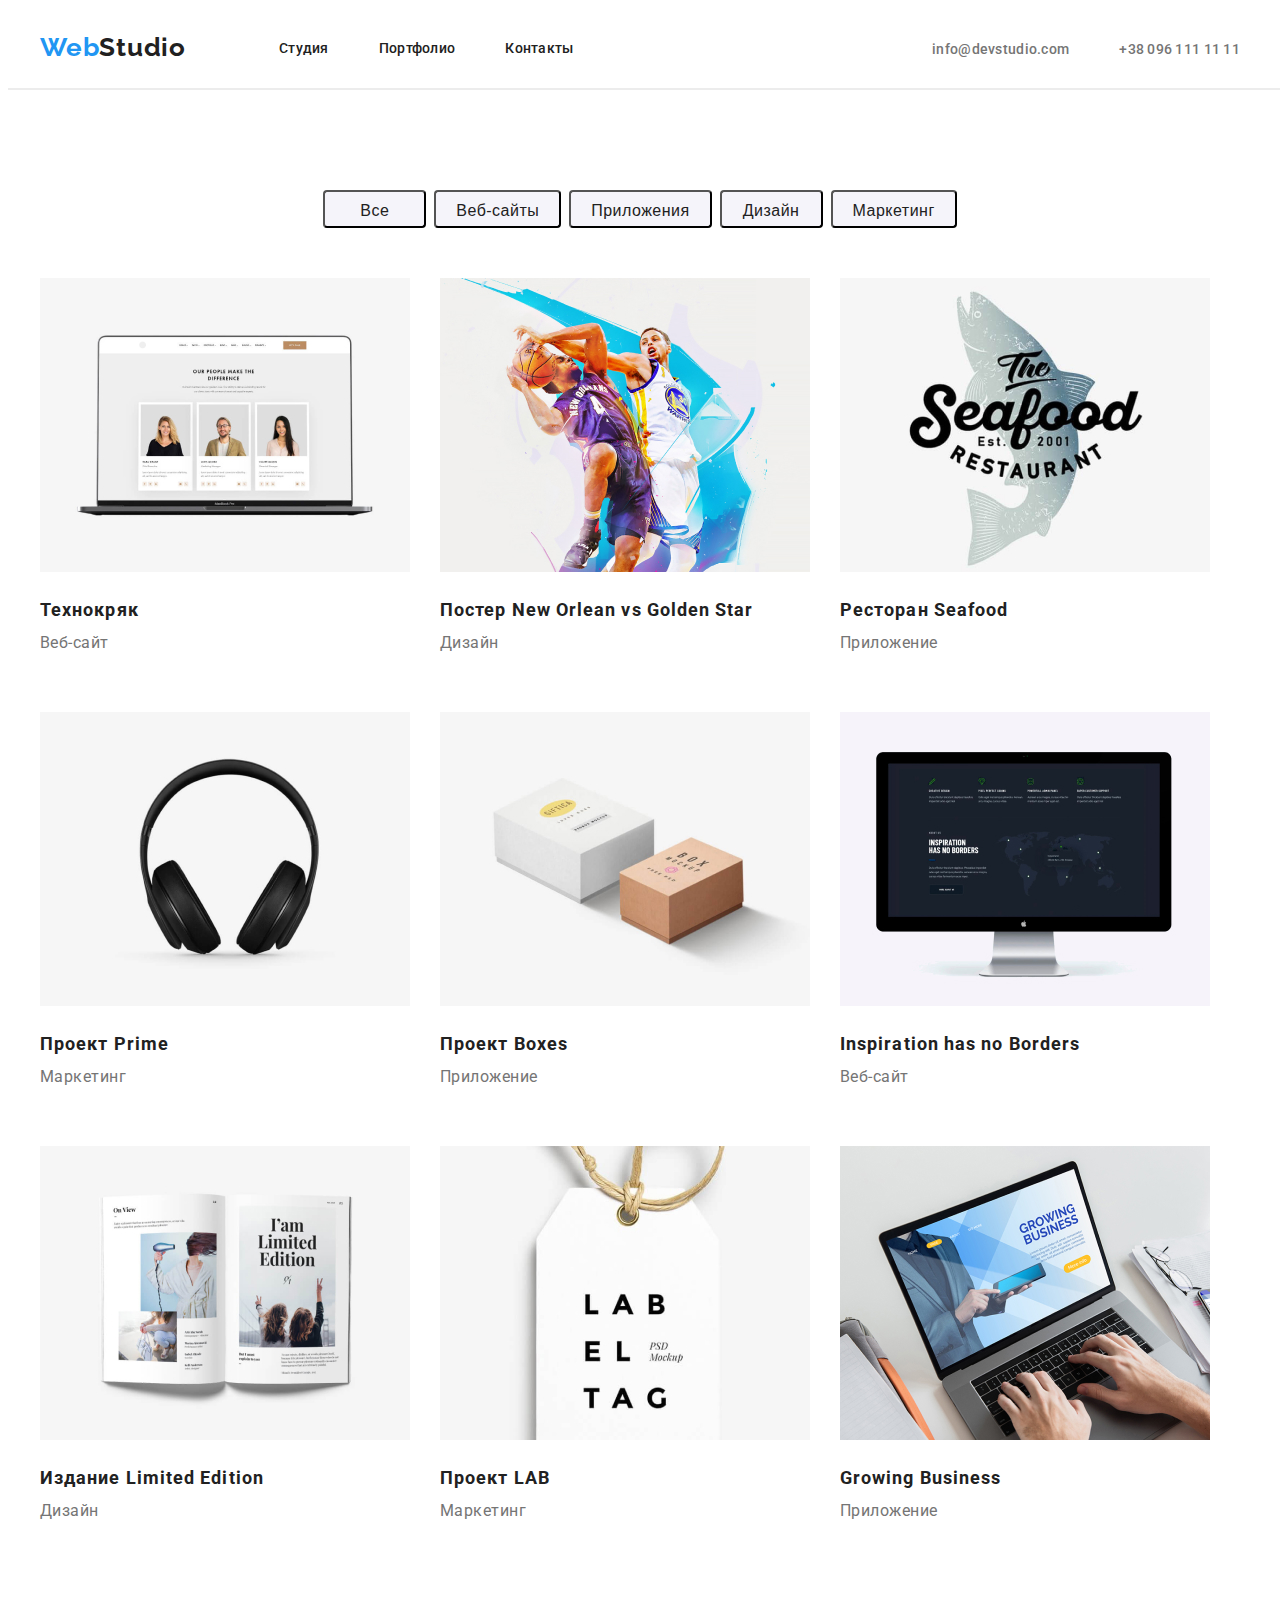
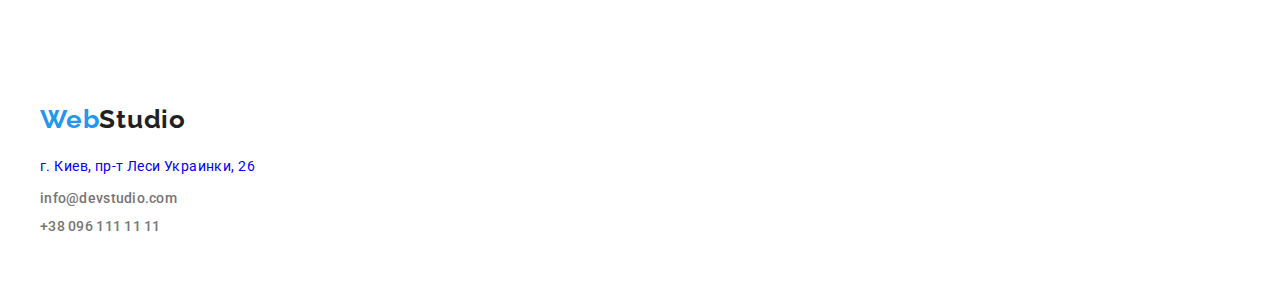
==== portfolio.html @ 473ef455 "homework3" ====
<!DOCTYPE html>
<html lang="ru">
<head>
    <meta charset="UTF-8">
    <meta name="viewport" content="width=device-width, initial-scale=1.0">
    <title>Портфолио</title>
    <link rel="preconnect" href="https://fonts.gstatic.com">
    <link href="https://fonts.googleapis.com/css2?family=Raleway:wght@700&family=Roboto:wght@400;500;700&display=swap" rel="stylesheet">
    <link rel="stylesheet" href="https://cdnjs.cloudflare.com/ajax/libs/modern-normalize/1.0.0/modern-normalize.min.css" integrity="sha512-ISS7cAi1PEhQ8jnbJpJZMd29NlhNj4AWYyLOSp2CE/CsHxTCu+r+t0D2yoJudVrd0/8fTVPUVDzY5Tvli75u/g==" crossorigin="anonymous" />
    <link rel="stylesheet" href="./css/styles.css">
</head>
<body>
    <!--Шапка сайта-->
    <header class="header">
        <div class="container">
            <nav class="navigation">
                <a class="logo" href="/" lang="en"><span class="logo-1-part">Web</span>Studio</a>
                <ul class="navigation-list">
                    <li class="navigation-list-item"><a class="navigation-list-link" href="index.html">Студия</a></li>
                    <li class="navigation-list-item"><a class="navigation-list-link" href="portfolio.html">Портфолио</a></li>
                    <li class="navigation-list-item"><a class="navigation-list-link" href="#">Контакты</a></li>
                </ul>
            </nav>
                <ul class="contact-list">
                    <li class="contact-list-item"><a class="contact-mail" href="mailto:info@devstudio.com">info@devstudio.com</a></li>
                    <li class="contact-list-item"><a class="contact-phone" href="tel:+380961111111">+38 096 111 11 11</a></li>
                </ul>
        </div>
    </header> 
    <main>
        <hr class="line">
        <section class="portfolio-section">
            <div class="container">
                <h2 class="portfolio-section-header" hidden>Разделы портфолио</h2>
                    <ul class="portfolio-section-list">
                        <li class="portfolio-section-list-item"><button class="portfolio-section-list-button">Все</button></li>
                        <li class="portfolio-section-list-item"><button class="portfolio-section-list-button">Веб-сайты</button></li>
                        <li class="portfolio-section-list-item"><button class="portfolio-section-list-button">Приложения</button></li>
                        <li class="portfolio-section-list-item"><button class="portfolio-section-list-button">Дизайн</button></li>
                        <li class="portfolio-section-list-item"><button class="portfolio-section-list-button">Маркетинг</button></li>
                    </ul>

                    <ul class="examples-list">
                        <li class="examples-list-item">
                            <a class="examples-list-link" href="#"><img class="examples-list-link-img" src="./images/page2/img1.jpg" alt="Веб-сайт Технокряк" width="370" height="294" ></a>
                            <h3><a href="#" class="examples-list-name">Технокряк</a></h3>
                            <p><a href="#" class="examples-list-item-section">Веб-сайт</a></p>
                            
                        </li>
                        <li class="examples-list-item">
                            <a class="examples-list-link" href="#"><img class="examples-list-link-img" src="./images/page2/img2.jpg" alt="Постер New Orlean vs Golden Star" width="370" height="294" ></a>
                            <h3><a href="#"  class="examples-list-name">Постер<span lang="en"> New Orlean vs Golden Star</span></a></h3>
                            <p><a href="#" class="examples-list-item-section">Дизайн</a></p>
                            
                        </li>
                        <li class="examples-list-item">
                            <a class="examples-list-link" href="#"><img class="examples-list-link-img" src="./images/page2/img3.jpg" alt="Ресторан Seafood" width="370" height="294" ></a>
                            <h3><a href="#" class="examples-list-name">Ресторан<span lang="en"> Seafood</span></a></h3>
                            <p><a href="#" class="examples-list-item-section">Приложение</a></p>
                            
                        </li>
                        <li class="examples-list-item">
                            <a class="examples-list-link" href="#"><img class="examples-list-link-img" src="./images/page2/img4.jpg" alt="Проект Prime" width="370" height="294" ></a>
                            <h3><a href="#" class="examples-list-name">Проект<span lang="en"> Prime</span></a></h3>
                            <p><a href="#" class="examples-list-item-section">Маркетинг</a></p>
                        </li>
                        <li class="examples-list-item">
                            <a class="examples-list-link" href="#"><img class="examples-list-link-img" src="./images/page2/img5.jpg" alt="Проект Boxes" width="370" height="294" ></a>
                            <h3><a href="#" class="examples-list-name">Проект<span lang="en"> Boxes</span></a></h3>
                            <p><a href="#" class="examples-list-item-section">Приложение</a></p>
                            
                        </li>
                        <li class="examples-list-item">
                            <a class="examples-list-link" href="#"><img class="examples-list-link-img" src="./images/page2/img6.jpg" alt="Веб-сайт Inspiration has no Borders" width="370" height="294" ></a>
                            <h3><a href="#" class="examples-list-name" lang="en">Inspiration has no Borders</a></h3>
                            <p><a href="#" class="examples-list-item-section">Веб-сайт</a></p>
                            
                        </li>
                        <li class="examples-list-item">
                            <a class="examples-list-link" href="#"><img class="examples-list-link-img" src="./images/page2/img7.jpg" alt="Издание Limited Edition" width="370" height="294" ></a>
                            <h3><a href="#" class="examples-list-name">Издание<span lang="en"> Limited Edition</span></a></h3>
                            <p><a href="#" class="examples-list-item-section">Дизайн</a></p>
                            
                        </li>
                        <li class="examples-list-item">
                            <a class="examples-list-link" href="#"><img class="examples-list-link-img" src="./images/page2/img8.jpg" alt="Проект LAB" width="370" height="294" ></a>
                            <h3><a href="#" class="examples-list-name">Проект <span lang="en">LAB</span></a></h3> 
                            <p><a href="#" class="examples-list-item-section">Маркетинг</a></p>
                            
                        </li>
                        <li class="examples-list-item">
                            <a class="examples-list-link" href="#"><img class="examples-list-link-img" src="./images/page2/img9.jpg" alt="Приложение Growing Business" width="370" height="294" ></a>
                            <h3><a href="#" class="examples-list-name" lang="en">Growing Business</a></h3>
                            <p><a href="#" class="examples-list-item-section">Приложение</a></p>
                        
                        </li>
                </ul>
            </div>
        </section>
    </main>
        <footer class="footer">
            <div class="container footer-margin">
                <a class="logo" href="/" lang="en"><span class="logo-1-part">Web</span>Studio</a>
                <address class="address">
                    <ul class="address-list">
                        <li class="address-list-item"><a class="localisation" href="https://goo.gl/maps/frfhgGtXb9i2Uy5P6" target="_blank">г. Киев, пр-т Леси Украинки, 26</a></li>
                        <li class="address-list-item"><a class="contact-mail" href="mailto:info@devstudio.com">info@devstudio.com</a></li>
                        <li class="address-list-item"><a class="contact-phone" href="tel:+380961111111">+38 096 111 11 11</a></li>
                    </ul>
                </address> 
            </div>
        </footer>
    
</body>
</html>
---- css/styles.css ----
:root {
    --text-font: "Roboto", sans-serif;
    --logo-font: "Raleway", sans-serif;
    --accent-color: #2196F3;
}
body {
    font-family: var(--text-font);
}
a {
    text-decoration: none;
}

li {
    list-style-type: none;
}

address {
    font-style: normal;
  }

  h1,
  h2,
  h3,
  h4,
  h5,
  h6,
  p {
      margin: 0;
  }

  ul,
  ol {
      margin: 0;
      padding: 0;
  }

  img {
      display: block;
  }

  .container {
    width: 1200px;
    padding-left: 15px;
    padding-right: 15px;
    margin: 0 auto;
  }

/*======HEADER======*/

.header .container {
    display: flex;
    align-items: center;
    height: 80px;
}  

.navigation {
    display: flex;
    align-items: center;
}

.contact-list {
    display: flex;
}

.logo {
    margin-right: 93px;
    margin-top: 24px;
    margin-bottom: 25px;
    font-family: var(--logo-font);
    font-weight: 700;
    font-size: 26px;
    line-height: 1.192;
    letter-spacing: 0.03em;
    color: #212121;
}
.logo-1-part {
    color: var(--accent-color);
}

.navigation-list {
    display: flex;
    align-items: center;
}

.navigation-list-item:not(:last-child) {
    margin-right: 50px;
}

.navigation-list-link {
    font-weight: 500;
    font-size: 14px;
    line-height: 1.143;
    letter-spacing: 0.02em;
    color: #212121;
}

.navigation-list-link:hover,
.navigation-list-link:focus {
    color: var(--accent-color);
}

.navigation-list-link:active {
    color: var(--accent-color); 
}

.contact-list {
    margin-left: auto;
    justify-content: flex-end;
}

.contact-mail {
    margin-right: 50px;
    font-weight: 500;
    font-size: 14px;
    line-height: 1.143;
    letter-spacing: 0.02em;
    color: #757575;
}
.contact-mail:hover,
.contact-mail:focus {
    color: var(--accent-color);
}

.contact-phone {
    font-weight: 500;
    font-size: 14px;
    line-height: 1.143;
    letter-spacing: 0.02em;
    color: #757575;
}

.contact-phone:hover,
.contact-phone:focus {
    color: var(--accent-color);
}
.line {
    width: 1600px;
    border: 1px solid #ECECEC;
    margin: 0;
}
/*======END HEADER======*/

/*======HERO======*/

.hero .container {
    display: flex;
    flex-direction: column;
    align-items: center;
    justify-content: center;
    width: 1600px;
    height: 800px;
    padding: 0;
    background: #2F303A;
}  

.hero-header {
    max-width: 700px;
    margin-bottom: 40px;
    font-weight: 900;
    font-size: 44px;
    line-height: 1.364;
    text-align: center;
    letter-spacing: 0.06em;
    text-transform: uppercase;
    color: #FFFFFF;
}

.hero-btn {
    min-width: 200px;
    height: 50px;
    padding: 8px 28px;
    background: var(--accent-color);
    box-shadow: 0px 4px 4px rgba(0, 0, 0, 0.15);
    border-radius: 4px;
    font-weight: 700;
    font-size: 16px;
    line-height: 1.875;
    letter-spacing: 0.06em;
    color: #FFFFFF;
}

/*.hero-btn:hover,
.hero-btn:focus {
    color: var(--accent-color);
}*/
/*====== END HERO======*/

/*======ADVANTAGES======*/

.advantages-list {
    display: flex;
    align-content: center;
    width: 1170px;
    height: 100px;
    margin-top: 94px;
    margin-bottom: 94px;
}

.advantages-list-item:not(:last-child) {
    margin-right: 30px;
}

.advantages-list-item-header {
    width: 270px;
    margin-bottom: 10px;
    font-weight: 700;
    font-size: 14px;
    line-height: 1.143;
    letter-spacing: 0.03em;
    text-transform: uppercase;
    color: #212121;
}

.description {
    width: 270px;
    height: 75px;
    font-weight: 400;
    font-size: 14px;
    line-height: 1.714;   
    letter-spacing: 0.03em;
    color: #757575;
}

.description:not(:last-child) {
    margin-right: 30px;
}
/*====== END ADVANTAGES======*/

/*======Specification======*/

.specification .container {
    display: flex;
    flex-direction: column;
    padding-top: 94px;
    padding-bottom: 94px;
}

.specification-list {
    display: flex;
    justify-content: space-between;
}


.specification-header {
    margin-bottom: 50px;
    font-weight: 700;
    font-size: 36px;
    line-height: 1.167;
    text-align: center;
    letter-spacing: 0.03em; 
    color: #212121;
}

.specification-list-item:not(:last-child) {
    margin-right: 30px;
}

/*====== End Specification======*/

/*======TEAM======*/
.team .container {
    display: flex;
    flex-direction: column;
    padding-top: 94px;
    padding-bottom: 94px;
}

.team-list {
    display: flex;
}

.team-member:not(:last-child) {
    margin-right: 30px;
}

.team-header {
    margin-bottom: 50px;
    font-weight: 700;
    font-size: 36px;
    line-height: 1.167;
    text-align: center;
    letter-spacing: 0.03em;
    color: #212121;
}

.team-member-photo {
    background: #FFFFFF;
    box-shadow: 0px 1px 3px rgba(0, 0, 0, 0.12), 0px 1px 1px rgba(0, 0, 0, 0.14), 0px 2px 1px rgba(0, 0, 0, 0.2);
    border-radius: 0px 0px 4px 4px;

}

.member-name {
    margin-top: 30px;
    font-weight: 500;
    font-size: 16px;
    line-height: 1.1875;
    text-align: center;
    letter-spacing: 0.03em; 
    color: #212121;    
}

.member-specialization {
    margin-top: 10px;
    margin-bottom: 30px;
    font-weight: 400;
    font-size: 16px;
    line-height: 1.1875;
    text-align: center;
    letter-spacing: 0.03em;
    color: #757575;
}
/*======END TEAM======*/

/*======FOOTER======*/
.footer .container {
    display: flex;
    flex-direction: column;
    align-content: center;
    height: 252px;

}

.footer .logo {
    margin-top: 60px;
    margin-bottom: 20px;
    /*color: #FFFFFF*/
}

.address-list {
}

.localisation {
    font-weight: 400;
    font-size: 14px;
    line-height: 1.714;
    letter-spacing: 0.03em;
    /*color: #FFFFFF*/
}

.address-list-item:not(:last-child) {
    margin-bottom: 9px;
}

.contact-phone {
    margin-bottom: 60px;
}

.localisation:hover,
.localisation:focus {
    color: var(--accent-color);
}
/*======FOOTER======*/

/*======PORTFOLIO SECTIONS======*/
.portfolio-section .container {
    display: flex;
    flex-direction: column;
    align-items: center;
}

.portfolio-section-list {
    display: flex;
    align-items: center;
    margin-top: 100px;
    margin-bottom: 50px;
}

.portfolio-section-list-item:not(:last-child) {
    margin-right: 8px;
}

.examples-list-item {
    margin-bottom: 30px;
    width: 370px;
    height: 404px;
}

.examples-list {
    display: flex;
    flex-wrap: wrap;
}

.portfolio-section-list-button {
    min-width: 103px;
    height: 38px;
    padding: 6px 20px;
    background: #F5F4FA;
    border-radius: 4px;
    font-weight: 500;
    font-size: 16px;
    line-height: 1.625;
    letter-spacing: 0.03em;
    text-align: center;
    color: #212121;
}

.portfolio-section-list-button:hover,
.portfolio-section-list-button:focus {
    background: var(--accent-color);
    color: #FFFFFF;
}

.examples-list-item:not(:nth-child(3n+3)) {
    margin-right: 30px;
}

.examples-list-link-img {
    margin-bottom: 20px;
}

.examples-list-name {
    margin-bottom: 4px;
    width: 322px;
    height: 36px;
    font-weight: 700;
    font-size: 18px;
    line-height: 2;
    letter-spacing: 0.06em;
    color: #212121;
}
.examples-list-item-section {
    margin-bottom: 20px;
    width: 322px;
    height: 30px;
    font-weight: 400;
    font-size: 16px;
    line-height: 1.875;
    letter-spacing: 0.03em;
    color: #757575;
}
/*====== END PORTFOLIO SECTIONS======*/
.footer-margin {
    margin-top: 64px;
}
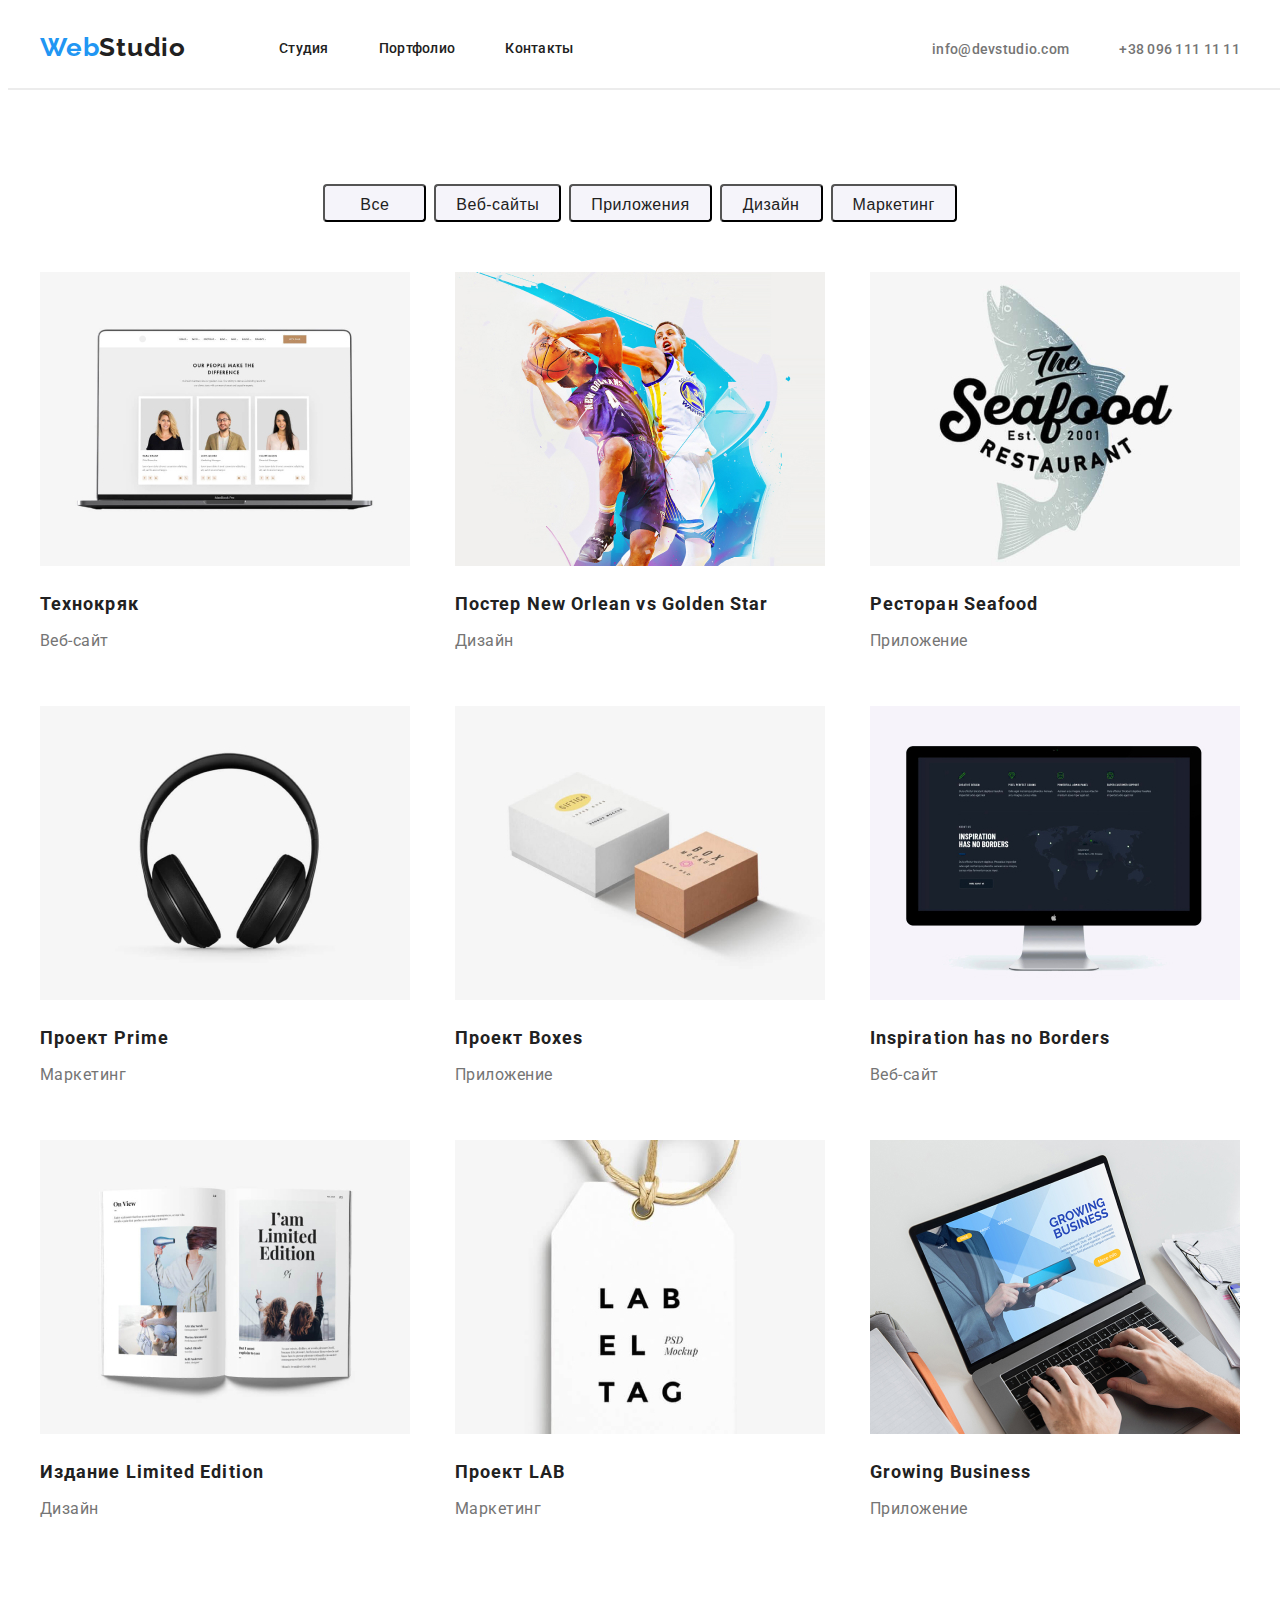
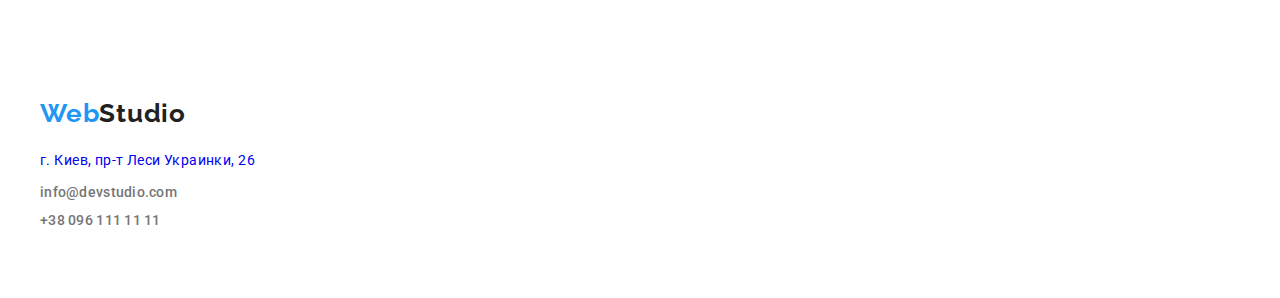
==== commit 68c72327: "homework3 remake" ====
--- a/portfolio.html
+++ b/portfolio.html
@@ -43,55 +43,55 @@
                     <ul class="examples-list">
                         <li class="examples-list-item">
                             <a class="examples-list-link" href="#"><img class="examples-list-link-img" src="./images/page2/img1.jpg" alt="Веб-сайт Технокряк" width="370" height="294" ></a>
-                            <h3><a href="#" class="examples-list-name">Технокряк</a></h3>
-                            <p><a href="#" class="examples-list-item-section">Веб-сайт</a></p>
+                            <h3 class="examples-list-name"><a href="#"  class="examples-list-name-link">Технокряк</a></h3>
+                            <p  class="examples-list-item-section-link"class="examples-list-item-section"><a href="#" class="examples-list-item-section-link">Веб-сайт</a></p>
                             
                         </li>
                         <li class="examples-list-item">
                             <a class="examples-list-link" href="#"><img class="examples-list-link-img" src="./images/page2/img2.jpg" alt="Постер New Orlean vs Golden Star" width="370" height="294" ></a>
-                            <h3><a href="#"  class="examples-list-name">Постер<span lang="en"> New Orlean vs Golden Star</span></a></h3>
-                            <p><a href="#" class="examples-list-item-section">Дизайн</a></p>
+                            <h3 class="examples-list-name"><a href="#"  class="examples-list-name-link">Постер<span lang="en"> New Orlean vs Golden Star</span></a></h3>
+                            <p  class="examples-list-item-section"><a href="#" class="examples-list-item-section-link">Дизайн</a></p>
                             
                         </li>
                         <li class="examples-list-item">
                             <a class="examples-list-link" href="#"><img class="examples-list-link-img" src="./images/page2/img3.jpg" alt="Ресторан Seafood" width="370" height="294" ></a>
-                            <h3><a href="#" class="examples-list-name">Ресторан<span lang="en"> Seafood</span></a></h3>
-                            <p><a href="#" class="examples-list-item-section">Приложение</a></p>
+                            <h3 class="examples-list-name"><a href="#"  class="examples-list-name-link">Ресторан<span lang="en"> Seafood</span></a></h3>
+                            <p  class="examples-list-item-section"><a href="#" class="examples-list-item-section-link">Приложение</a></p>
                             
                         </li>
                         <li class="examples-list-item">
                             <a class="examples-list-link" href="#"><img class="examples-list-link-img" src="./images/page2/img4.jpg" alt="Проект Prime" width="370" height="294" ></a>
-                            <h3><a href="#" class="examples-list-name">Проект<span lang="en"> Prime</span></a></h3>
-                            <p><a href="#" class="examples-list-item-section">Маркетинг</a></p>
+                            <h3 class="examples-list-name"><a href="#"  class="examples-list-name-link">Проект<span lang="en"> Prime</span></a></h3>
+                            <p  class="examples-list-item-section"><a href="#" class="examples-list-item-section-link">Маркетинг</a></p>
                         </li>
                         <li class="examples-list-item">
                             <a class="examples-list-link" href="#"><img class="examples-list-link-img" src="./images/page2/img5.jpg" alt="Проект Boxes" width="370" height="294" ></a>
-                            <h3><a href="#" class="examples-list-name">Проект<span lang="en"> Boxes</span></a></h3>
-                            <p><a href="#" class="examples-list-item-section">Приложение</a></p>
+                            <h3 class="examples-list-name"><a href="#"  class="examples-list-name-link">Проект<span lang="en"> Boxes</span></a></h3>
+                            <p  class="examples-list-item-section"><a href="#" class="examples-list-item-section-link">Приложение</a></p>
                             
                         </li>
                         <li class="examples-list-item">
                             <a class="examples-list-link" href="#"><img class="examples-list-link-img" src="./images/page2/img6.jpg" alt="Веб-сайт Inspiration has no Borders" width="370" height="294" ></a>
-                            <h3><a href="#" class="examples-list-name" lang="en">Inspiration has no Borders</a></h3>
-                            <p><a href="#" class="examples-list-item-section">Веб-сайт</a></p>
+                            <h3 class="examples-list-name"><a href="#"  class="examples-list-name-link" lang="en">Inspiration has no Borders</a></h3>
+                            <p  class="examples-list-item-section"><a href="#" class="examples-list-item-section-link">Веб-сайт</a></p>
                             
                         </li>
-                        <li class="examples-list-item">
+                        <li class="examples-list-item marginbot">
                             <a class="examples-list-link" href="#"><img class="examples-list-link-img" src="./images/page2/img7.jpg" alt="Издание Limited Edition" width="370" height="294" ></a>
-                            <h3><a href="#" class="examples-list-name">Издание<span lang="en"> Limited Edition</span></a></h3>
-                            <p><a href="#" class="examples-list-item-section">Дизайн</a></p>
+                            <h3 class="examples-list-name"><a href="#"  class="examples-list-name-link">Издание<span lang="en"> Limited Edition</span></a></h3>
+                            <p  class="examples-list-item-section"><a href="#" class="examples-list-item-section-link">Дизайн</a></p>
                             
                         </li>
-                        <li class="examples-list-item">
+                        <li class="examples-list-item marginbot">
                             <a class="examples-list-link" href="#"><img class="examples-list-link-img" src="./images/page2/img8.jpg" alt="Проект LAB" width="370" height="294" ></a>
-                            <h3><a href="#" class="examples-list-name">Проект <span lang="en">LAB</span></a></h3> 
-                            <p><a href="#" class="examples-list-item-section">Маркетинг</a></p>
+                            <h3 class="examples-list-name"><a href="#"  class="examples-list-name-link">Проект <span lang="en">LAB</span></a></h3> 
+                            <p  class="examples-list-item-section"><a href="#" class="examples-list-item-section-link">Маркетинг</a></p>
                             
                         </li>
-                        <li class="examples-list-item">
+                        <li class="examples-list-item marginbot" >
                             <a class="examples-list-link" href="#"><img class="examples-list-link-img" src="./images/page2/img9.jpg" alt="Приложение Growing Business" width="370" height="294" ></a>
-                            <h3><a href="#" class="examples-list-name" lang="en">Growing Business</a></h3>
-                            <p><a href="#" class="examples-list-item-section">Приложение</a></p>
+                            <h3 class="examples-list-name"><a href="#"  class="examples-list-name-link" lang="en">Growing Business</a></h3>
+                            <p  class="examples-list-item-section"><a href="#" class="examples-list-item-section-link">Приложение</a></p>
                         
                         </li>
                 </ul>
--- a/css/styles.css
+++ b/css/styles.css
@@ -357,12 +357,14 @@
     display: flex;
     flex-direction: column;
     align-items: center;
+    height: 1360px;
+    margin-top: 94px;
+    margin-bottom: 94px;
 }
 
 .portfolio-section-list {
     display: flex;
     align-items: center;
-    margin-top: 100px;
     margin-bottom: 50px;
 }
 
@@ -379,6 +381,7 @@
 .examples-list {
     display: flex;
     flex-wrap: wrap;
+    justify-content: space-between;
 }
 
 .portfolio-section-list-button {
@@ -410,26 +413,34 @@
 }
 
 .examples-list-name {
-    margin-bottom: 4px;
-    width: 322px;
-    height: 36px;
+margin-bottom: 4px;
+width: 322px;
+height: 36px;
+}
+
+.examples-list-name-link {
     font-weight: 700;
     font-size: 18px;
     line-height: 2;
     letter-spacing: 0.06em;
     color: #212121;
 }
+
 .examples-list-item-section {
-    margin-bottom: 20px;
-    width: 322px;
-    height: 30px;
+margin-bottom: 20px;
+width: 322px;
+height: 30px;
+}
+
+.examples-list-item-section-link {
     font-weight: 400;
     font-size: 16px;
     line-height: 1.875;
     letter-spacing: 0.03em;
     color: #757575;
 }
+
+.marginbot {
+    margin-bottom: 0;
+}
 /*====== END PORTFOLIO SECTIONS======*/
-.footer-margin {
-    margin-top: 64px;
-}
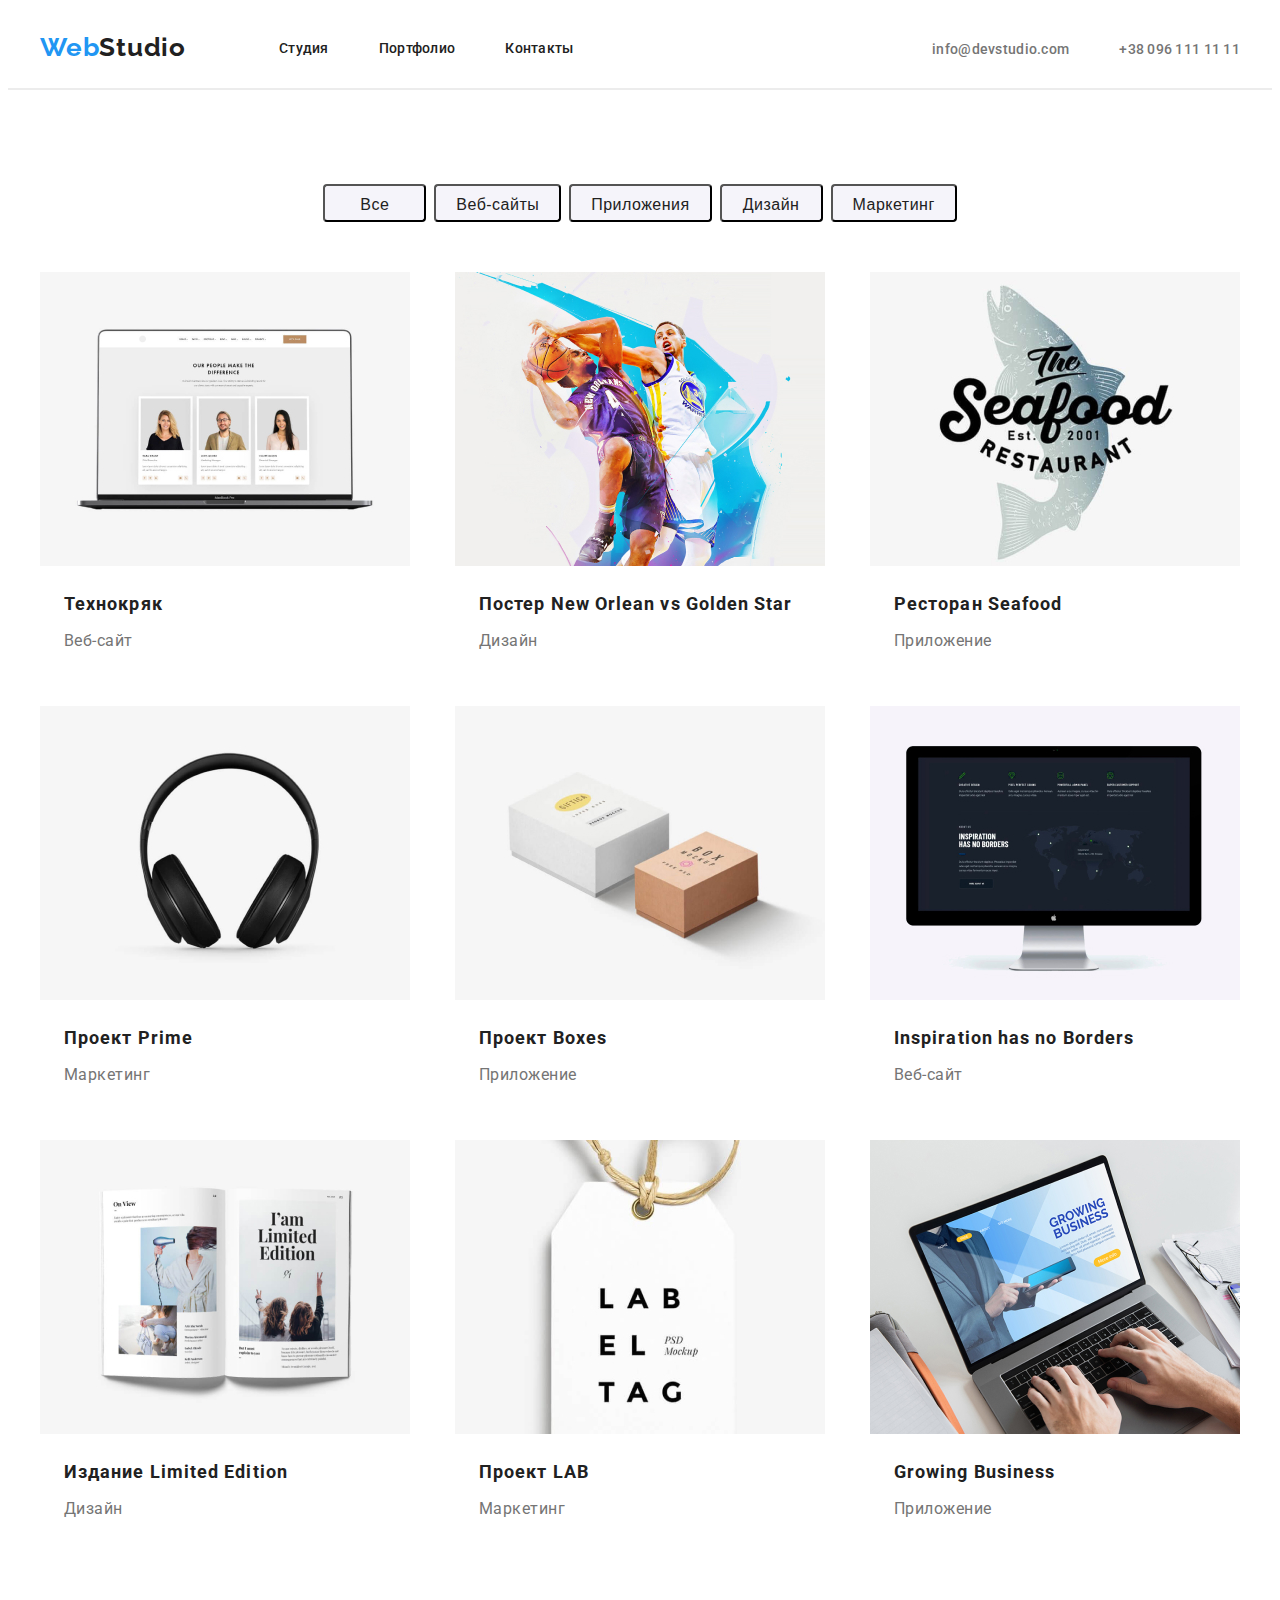
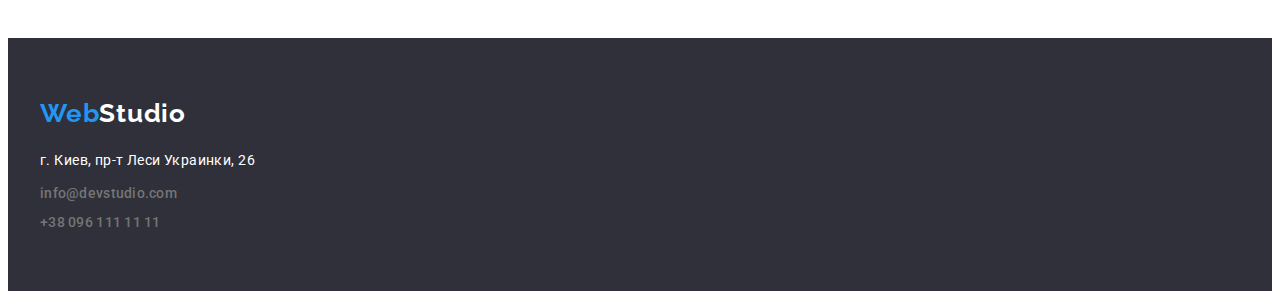
==== commit e351698c: "homework3 last remake" ====
--- a/portfolio.html
+++ b/portfolio.html
@@ -43,56 +43,66 @@
                     <ul class="examples-list">
                         <li class="examples-list-item">
                             <a class="examples-list-link" href="#"><img class="examples-list-link-img" src="./images/page2/img1.jpg" alt="Веб-сайт Технокряк" width="370" height="294" ></a>
-                            <h3 class="examples-list-name"><a href="#"  class="examples-list-name-link">Технокряк</a></h3>
-                            <p  class="examples-list-item-section-link"class="examples-list-item-section"><a href="#" class="examples-list-item-section-link">Веб-сайт</a></p>
-                            
+                            <div class="examples-list-item-margin">
+                                <h3 class="examples-list-name"><a href="#"  class="examples-list-name-link">Технокряк</a></h3>
+                                <p  class="examples-list-item-section-link"class="examples-list-item-section"><a href="#" class="examples-list-item-section-link">Веб-сайт</a></p>
+                            </div>
                         </li>
                         <li class="examples-list-item">
                             <a class="examples-list-link" href="#"><img class="examples-list-link-img" src="./images/page2/img2.jpg" alt="Постер New Orlean vs Golden Star" width="370" height="294" ></a>
-                            <h3 class="examples-list-name"><a href="#"  class="examples-list-name-link">Постер<span lang="en"> New Orlean vs Golden Star</span></a></h3>
+                                <div class="examples-list-item-margin">
+                                <h3 class="examples-list-name"><a href="#"  class="examples-list-name-link">Постер<span lang="en"> New Orlean vs Golden Star</span></a></h3>
                             <p  class="examples-list-item-section"><a href="#" class="examples-list-item-section-link">Дизайн</a></p>
-                            
+                            </div>
                         </li>
                         <li class="examples-list-item">
                             <a class="examples-list-link" href="#"><img class="examples-list-link-img" src="./images/page2/img3.jpg" alt="Ресторан Seafood" width="370" height="294" ></a>
-                            <h3 class="examples-list-name"><a href="#"  class="examples-list-name-link">Ресторан<span lang="en"> Seafood</span></a></h3>
-                            <p  class="examples-list-item-section"><a href="#" class="examples-list-item-section-link">Приложение</a></p>
-                            
+                            <div class="examples-list-item-margin">
+                                <h3 class="examples-list-name"><a href="#"  class="examples-list-name-link">Ресторан<span lang="en"> Seafood</span></a></h3>
+                                <p  class="examples-list-item-section"><a href="#" class="examples-list-item-section-link">Приложение</a></p>
+                            </div>
                         </li>
                         <li class="examples-list-item">
                             <a class="examples-list-link" href="#"><img class="examples-list-link-img" src="./images/page2/img4.jpg" alt="Проект Prime" width="370" height="294" ></a>
-                            <h3 class="examples-list-name"><a href="#"  class="examples-list-name-link">Проект<span lang="en"> Prime</span></a></h3>
-                            <p  class="examples-list-item-section"><a href="#" class="examples-list-item-section-link">Маркетинг</a></p>
+                            <div class="examples-list-item-margin">
+                                <h3 class="examples-list-name"><a href="#"  class="examples-list-name-link">Проект<span lang="en"> Prime</span></a></h3>
+                                <p  class="examples-list-item-section"><a href="#" class="examples-list-item-section-link">Маркетинг</a></p>
+                            </div>  
                         </li>
                         <li class="examples-list-item">
                             <a class="examples-list-link" href="#"><img class="examples-list-link-img" src="./images/page2/img5.jpg" alt="Проект Boxes" width="370" height="294" ></a>
-                            <h3 class="examples-list-name"><a href="#"  class="examples-list-name-link">Проект<span lang="en"> Boxes</span></a></h3>
-                            <p  class="examples-list-item-section"><a href="#" class="examples-list-item-section-link">Приложение</a></p>
-                            
+                            <div class="examples-list-item-margin">
+                                <h3 class="examples-list-name"><a href="#"  class="examples-list-name-link">Проект<span lang="en"> Boxes</span></a></h3>
+                                <p  class="examples-list-item-section"><a href="#" class="examples-list-item-section-link">Приложение</a></p>
+                            </div>
                         </li>
                         <li class="examples-list-item">
                             <a class="examples-list-link" href="#"><img class="examples-list-link-img" src="./images/page2/img6.jpg" alt="Веб-сайт Inspiration has no Borders" width="370" height="294" ></a>
-                            <h3 class="examples-list-name"><a href="#"  class="examples-list-name-link" lang="en">Inspiration has no Borders</a></h3>
-                            <p  class="examples-list-item-section"><a href="#" class="examples-list-item-section-link">Веб-сайт</a></p>
-                            
+                            <div class="examples-list-item-margin">
+                                <h3 class="examples-list-name"><a href="#"  class="examples-list-name-link" lang="en">Inspiration has no Borders</a></h3>
+                                <p  class="examples-list-item-section"><a href="#" class="examples-list-item-section-link">Веб-сайт</a></p>
+                            </div>
                         </li>
                         <li class="examples-list-item marginbot">
                             <a class="examples-list-link" href="#"><img class="examples-list-link-img" src="./images/page2/img7.jpg" alt="Издание Limited Edition" width="370" height="294" ></a>
-                            <h3 class="examples-list-name"><a href="#"  class="examples-list-name-link">Издание<span lang="en"> Limited Edition</span></a></h3>
-                            <p  class="examples-list-item-section"><a href="#" class="examples-list-item-section-link">Дизайн</a></p>
-                            
+                            <div class="examples-list-item-margin">
+                                <h3 class="examples-list-name"><a href="#"  class="examples-list-name-link">Издание<span lang="en"> Limited Edition</span></a></h3>
+                                <p  class="examples-list-item-section"><a href="#" class="examples-list-item-section-link">Дизайн</a></p>
+                            </div>
                         </li>
                         <li class="examples-list-item marginbot">
                             <a class="examples-list-link" href="#"><img class="examples-list-link-img" src="./images/page2/img8.jpg" alt="Проект LAB" width="370" height="294" ></a>
-                            <h3 class="examples-list-name"><a href="#"  class="examples-list-name-link">Проект <span lang="en">LAB</span></a></h3> 
-                            <p  class="examples-list-item-section"><a href="#" class="examples-list-item-section-link">Маркетинг</a></p>
-                            
+                            <div class="examples-list-item-margin">
+                                <h3 class="examples-list-name"><a href="#"  class="examples-list-name-link">Проект <span lang="en">LAB</span></a></h3> 
+                                <p  class="examples-list-item-section"><a href="#" class="examples-list-item-section-link">Маркетинг</a></p>
+                            </div>
                         </li>
                         <li class="examples-list-item marginbot" >
                             <a class="examples-list-link" href="#"><img class="examples-list-link-img" src="./images/page2/img9.jpg" alt="Приложение Growing Business" width="370" height="294" ></a>
-                            <h3 class="examples-list-name"><a href="#"  class="examples-list-name-link" lang="en">Growing Business</a></h3>
-                            <p  class="examples-list-item-section"><a href="#" class="examples-list-item-section-link">Приложение</a></p>
-                        
+                            <div class="examples-list-item-margin">
+                                <h3 class="examples-list-name"><a href="#"  class="examples-list-name-link" lang="en">Growing Business</a></h3>
+                                <p  class="examples-list-item-section"><a href="#" class="examples-list-item-section-link">Приложение</a></p>
+                            </div>
                         </li>
                 </ul>
             </div>
--- a/css/styles.css
+++ b/css/styles.css
@@ -63,6 +63,15 @@
 }
 
 .logo {
+    font-family: var(--logo-font);
+    font-weight: 700;
+    font-size: 26px;
+    line-height: 1.192;
+    letter-spacing: 0.03em;
+    color: #212121;
+}
+
+.header .logo {
     margin-right: 93px;
     margin-top: 24px;
     margin-bottom: 25px;
@@ -71,7 +80,7 @@
     font-size: 26px;
     line-height: 1.192;
     letter-spacing: 0.03em;
-    color: #212121;
+    
 }
 .logo-1-part {
     color: var(--accent-color);
@@ -134,7 +143,6 @@
     color: var(--accent-color);
 }
 .line {
-    width: 1600px;
     border: 1px solid #ECECEC;
     margin: 0;
 }
@@ -142,20 +150,23 @@
 
 /*======HERO======*/
 
+.hero {
+    padding-top: 200px;
+    padding-bottom: 200px;
+    background: #2F303A;
+}
+
 .hero .container {
     display: flex;
     flex-direction: column;
     align-items: center;
     justify-content: center;
-    width: 1600px;
-    height: 800px;
-    padding: 0;
-    background: #2F303A;
+    
 }  
 
 .hero-header {
     max-width: 700px;
-    margin-bottom: 40px;
+    margin-bottom: 30px;
     font-weight: 900;
     font-size: 44px;
     line-height: 1.364;
@@ -190,8 +201,6 @@
 .advantages-list {
     display: flex;
     align-content: center;
-    width: 1170px;
-    height: 100px;
     margin-top: 94px;
     margin-bottom: 94px;
 }
@@ -228,62 +237,71 @@
 
 /*======Specification======*/
 
+.specification {
+    padding-top: 94px;
+    padding-bottom: 94px; 
+}
+
 .specification .container {
     display: flex;
     flex-direction: column;
+ 
+}
+
+.specification-list {
+    display: flex;
+    justify-content: space-between;
+}
+
+
+.specification-header {
+    margin-bottom: 50px;
+    font-weight: 700;
+    font-size: 36px;
+    line-height: 1.167;
+    text-align: center;
+    letter-spacing: 0.03em; 
+    color: #212121;
+}
+
+.specification-list-item:not(:last-child) {
+    margin-right: 30px;
+}
+
+/*====== End Specification======*/
+
+/*======TEAM======*/
+
+.team {
     padding-top: 94px;
     padding-bottom: 94px;
 }
 
-.specification-list {
-    display: flex;
-    justify-content: space-between;
-}
-
-
-.specification-header {
+.team .container {
+    display: flex;
+    flex-direction: column;
+
+}
+
+.team-list {
+    display: flex;
+}
+
+.team-member:not(:last-child) {
+    margin-right: 30px;
+}
+
+.team-header {
     margin-bottom: 50px;
     font-weight: 700;
     font-size: 36px;
     line-height: 1.167;
     text-align: center;
-    letter-spacing: 0.03em; 
-    color: #212121;
-}
-
-.specification-list-item:not(:last-child) {
-    margin-right: 30px;
-}
-
-/*====== End Specification======*/
-
-/*======TEAM======*/
-.team .container {
-    display: flex;
-    flex-direction: column;
-    padding-top: 94px;
-    padding-bottom: 94px;
-}
-
-.team-list {
-    display: flex;
-}
-
-.team-member:not(:last-child) {
-    margin-right: 30px;
-}
-
-.team-header {
-    margin-bottom: 50px;
-    font-weight: 700;
-    font-size: 36px;
-    line-height: 1.167;
-    text-align: center;
-    letter-spacing: 0.03em;
-    color: #212121;
-}
-
-.team-member-photo {
+    letter-spacing: 0.03em;
+    color: #212121;
+}
+
+.team-member {
     background: #FFFFFF;
     box-shadow: 0px 1px 3px rgba(0, 0, 0, 0.12), 0px 1px 1px rgba(0, 0, 0, 0.14), 0px 2px 1px rgba(0, 0, 0, 0.2);
     border-radius: 0px 0px 4px 4px;
@@ -313,21 +331,23 @@
 /*======END TEAM======*/
 
 /*======FOOTER======*/
+
+.footer {
+    padding-top: 60px;
+    padding-bottom: 60px;
+    background: #2F303A;
+}
+
 .footer .container {
     display: flex;
     flex-direction: column;
     align-content: center;
-    height: 252px;
 
 }
 
 .footer .logo {
-    margin-top: 60px;
     margin-bottom: 20px;
-    /*color: #FFFFFF*/
-}
-
-.address-list {
+    color: #FFFFFF
 }
 
 .localisation {
@@ -335,15 +355,11 @@
     font-size: 14px;
     line-height: 1.714;
     letter-spacing: 0.03em;
-    /*color: #FFFFFF*/
+    color: #FFFFFF
 }
 
 .address-list-item:not(:last-child) {
-    margin-bottom: 9px;
-}
-
-.contact-phone {
-    margin-bottom: 60px;
+    margin-bottom: 10px;
 }
 
 .localisation:hover,
@@ -353,13 +369,16 @@
 /*======FOOTER======*/
 
 /*======PORTFOLIO SECTIONS======*/
+
+.portfolio-section {
+    padding-top: 94px;
+    padding-bottom: 94px;
+}
+
 .portfolio-section .container {
     display: flex;
     flex-direction: column;
     align-items: center;
-    height: 1360px;
-    margin-top: 94px;
-    margin-bottom: 94px;
 }
 
 .portfolio-section-list {
@@ -408,10 +427,6 @@
     margin-right: 30px;
 }
 
-.examples-list-link-img {
-    margin-bottom: 20px;
-}
-
 .examples-list-name {
 margin-bottom: 4px;
 width: 322px;
@@ -427,7 +442,6 @@
 }
 
 .examples-list-item-section {
-margin-bottom: 20px;
 width: 322px;
 height: 30px;
 }
@@ -440,6 +454,10 @@
     color: #757575;
 }
 
+.examples-list-item-margin {
+    padding: 20px 24px;
+}
+
 .marginbot {
     margin-bottom: 0;
 }
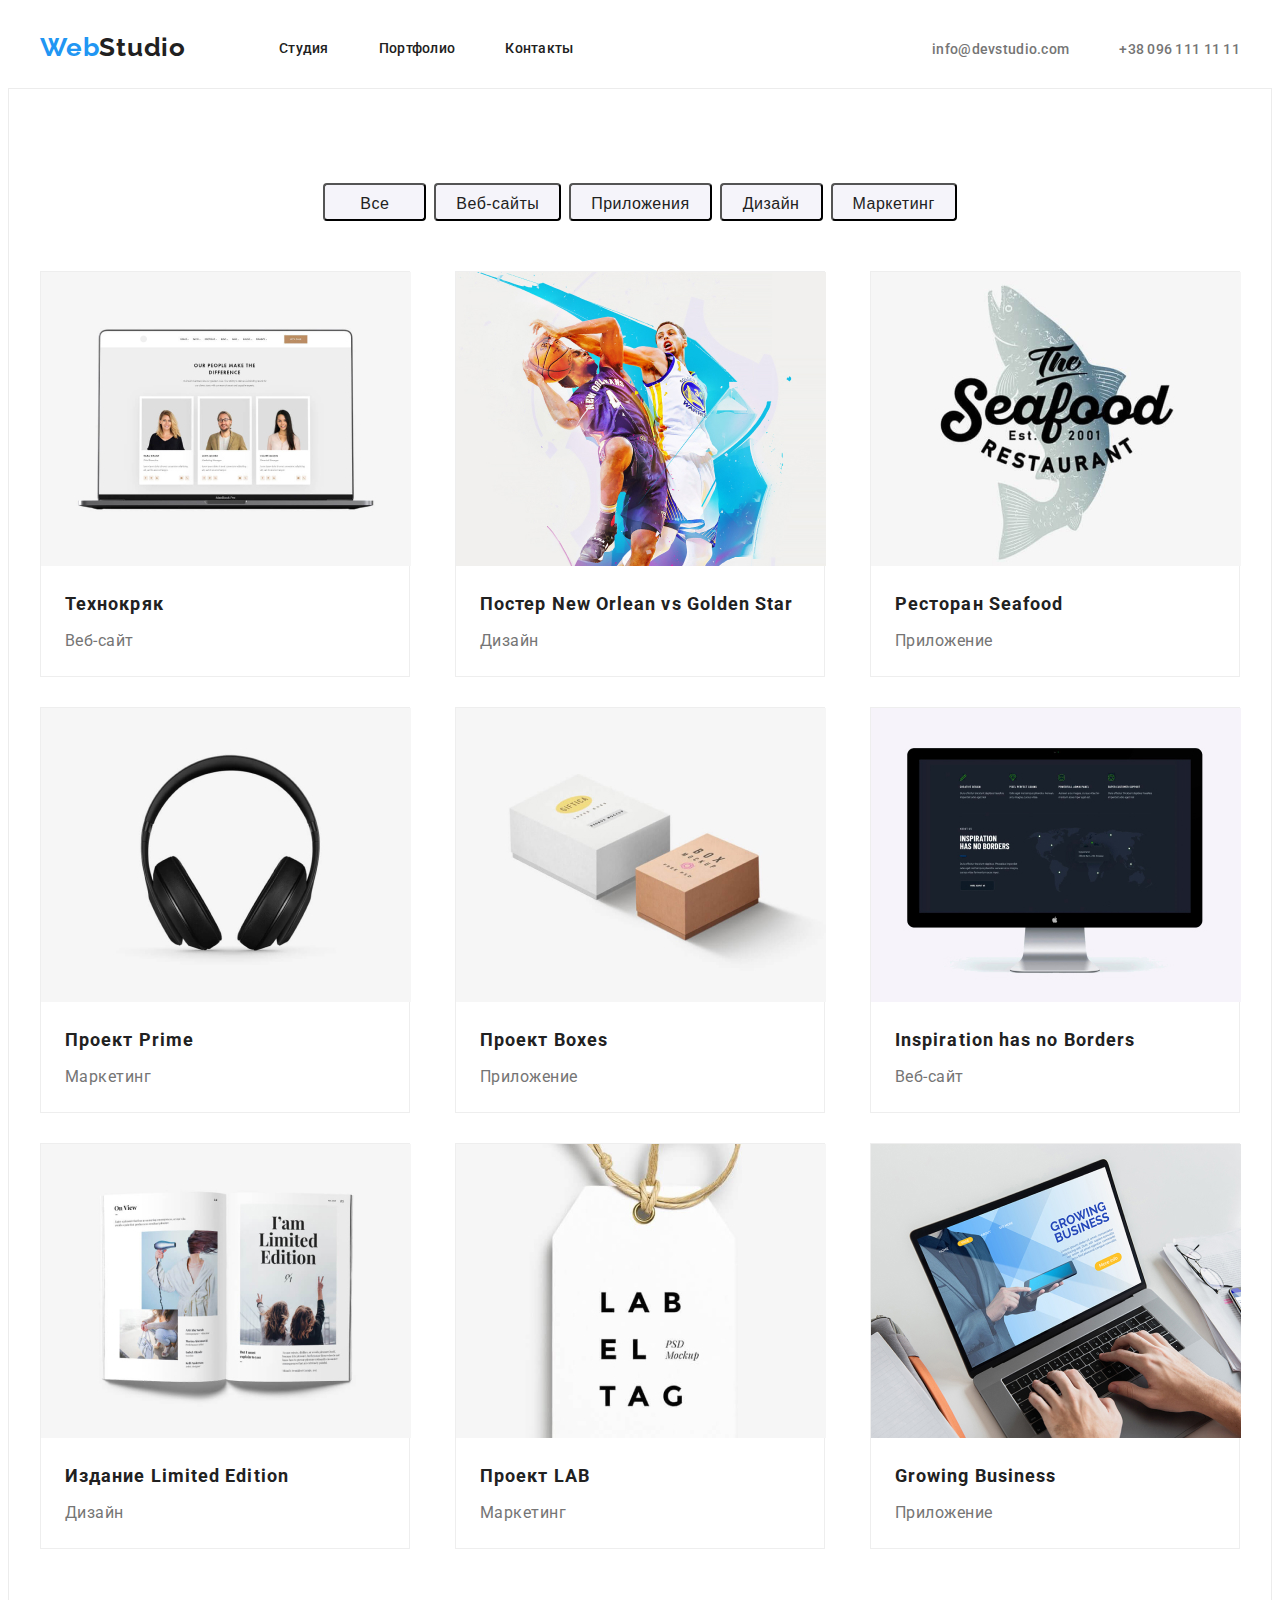
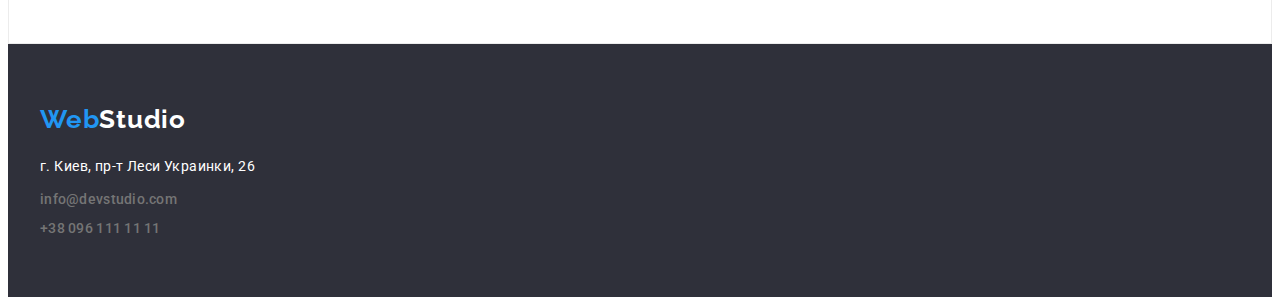
==== commit 8a3d7c3d: "hw3 last version" ====
--- a/portfolio.html
+++ b/portfolio.html
@@ -28,7 +28,6 @@
         </div>
     </header> 
     <main>
-        <hr class="line">
         <section class="portfolio-section">
             <div class="container">
                 <h2 class="portfolio-section-header" hidden>Разделы портфолио</h2>
--- a/css/styles.css
+++ b/css/styles.css
@@ -142,10 +142,7 @@
 .contact-phone:focus {
     color: var(--accent-color);
 }
-.line {
-    border: 1px solid #ECECEC;
-    margin: 0;
-}
+
 /*======END HEADER======*/
 
 /*======HERO======*/
@@ -201,8 +198,8 @@
 .advantages-list {
     display: flex;
     align-content: center;
-    margin-top: 94px;
-    margin-bottom: 94px;
+    padding-top: 94px;
+    padding-bottom: 94px;
 }
 
 .advantages-list-item:not(:last-child) {
@@ -373,6 +370,7 @@
 .portfolio-section {
     padding-top: 94px;
     padding-bottom: 94px;
+    border: 1px solid #ECECEC;
 }
 
 .portfolio-section .container {
@@ -394,7 +392,9 @@
 .examples-list-item {
     margin-bottom: 30px;
     width: 370px;
-    height: 404px;
+    background: #FFFFFF;
+    border: 1px solid #EEEEEE;
+    box-sizing: border-box;
 }
 
 .examples-list {
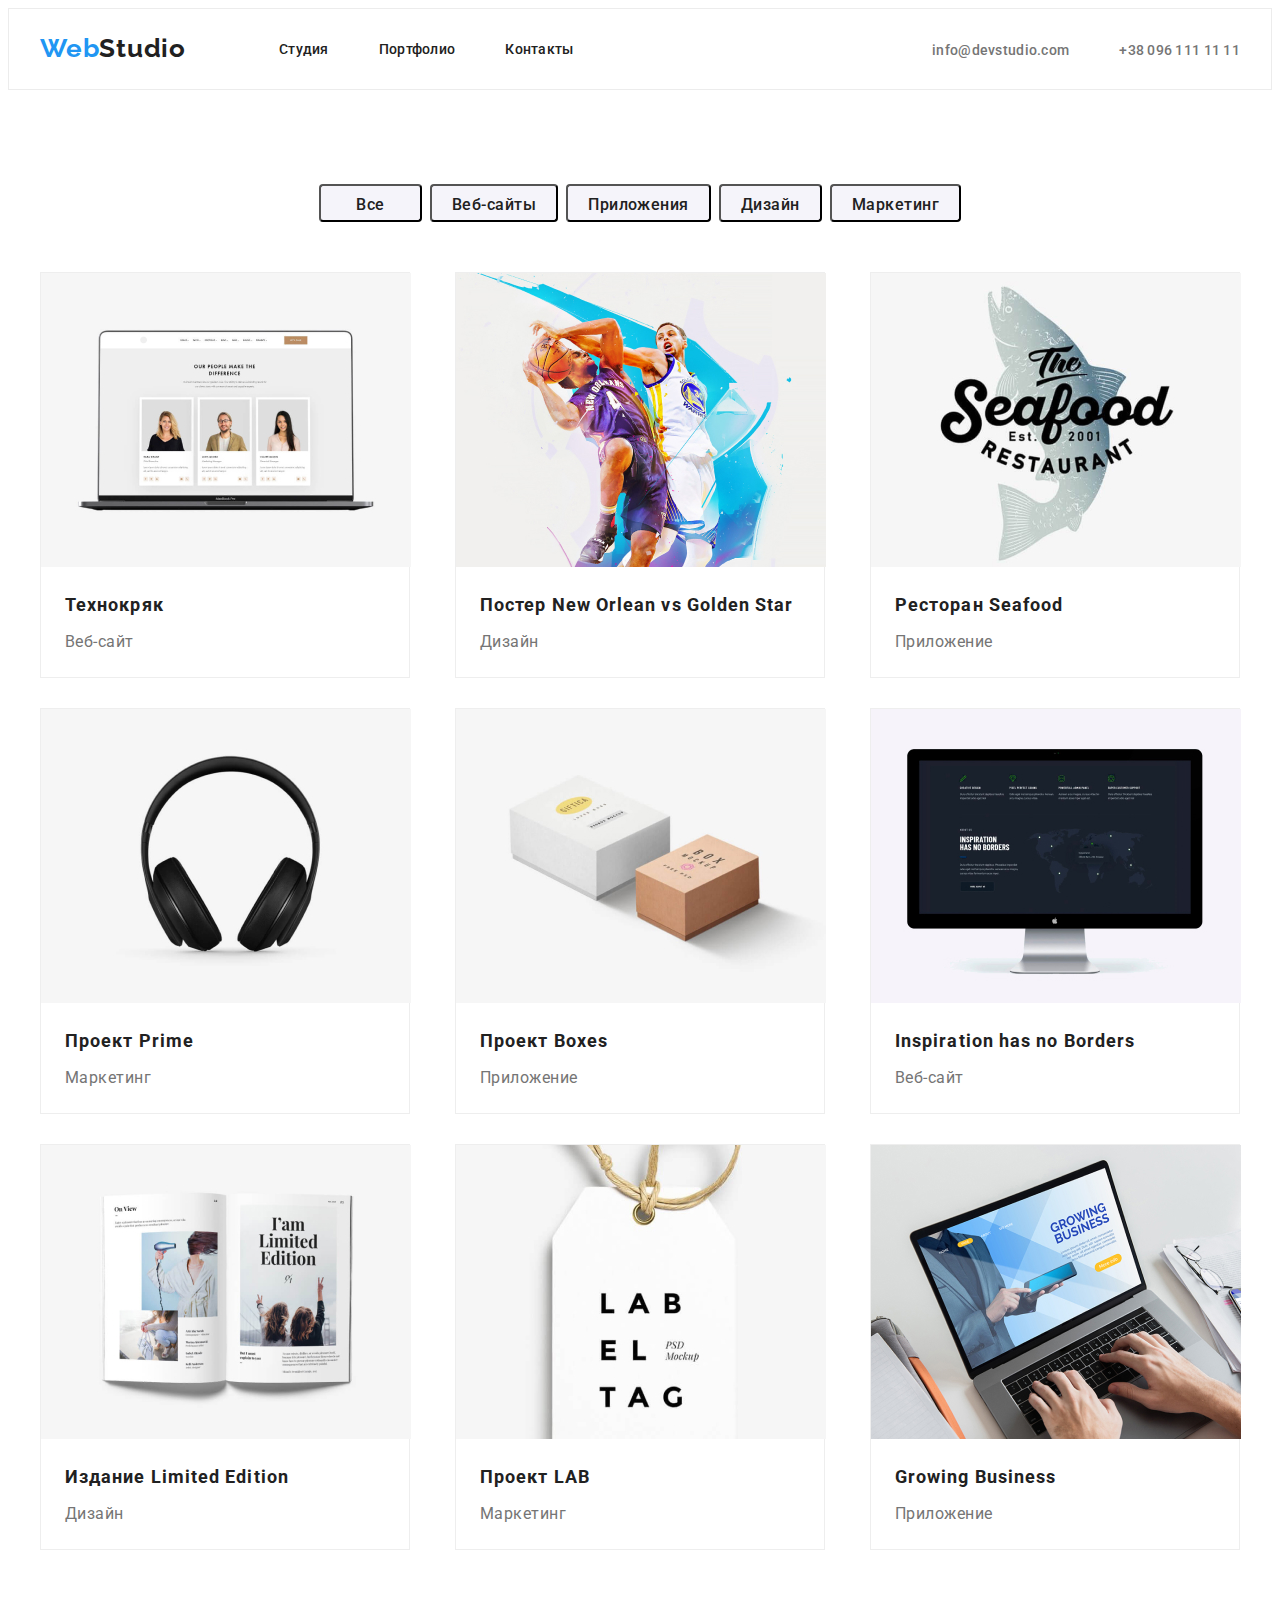
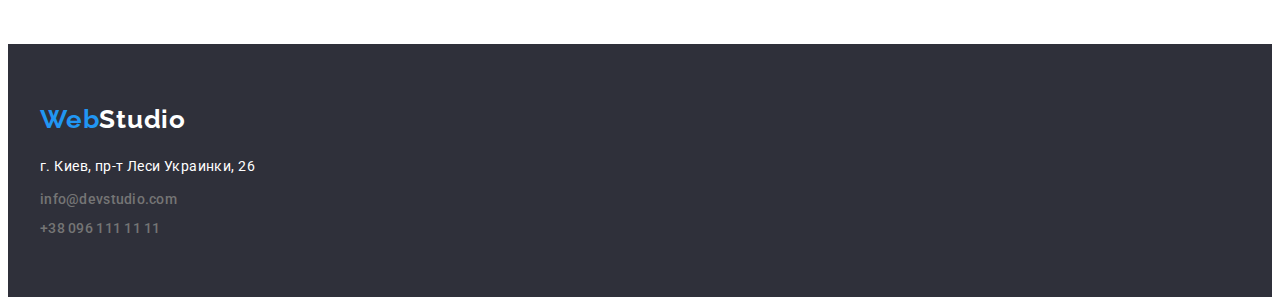
==== commit 8467143e: "hw3 remake" ====
--- a/portfolio.html
+++ b/portfolio.html
@@ -32,11 +32,11 @@
             <div class="container">
                 <h2 class="portfolio-section-header" hidden>Разделы портфолио</h2>
                     <ul class="portfolio-section-list">
-                        <li class="portfolio-section-list-item"><button class="portfolio-section-list-button">Все</button></li>
-                        <li class="portfolio-section-list-item"><button class="portfolio-section-list-button">Веб-сайты</button></li>
-                        <li class="portfolio-section-list-item"><button class="portfolio-section-list-button">Приложения</button></li>
-                        <li class="portfolio-section-list-item"><button class="portfolio-section-list-button">Дизайн</button></li>
-                        <li class="portfolio-section-list-item"><button class="portfolio-section-list-button">Маркетинг</button></li>
+                        <li class="portfolio-section-list-item"><button type="button" class="portfolio-section-list-button">Все</button></li>
+                        <li class="portfolio-section-list-item"><button type="button" class="portfolio-section-list-button">Веб-сайты</button></li>
+                        <li class="portfolio-section-list-item"><button type="button" class="portfolio-section-list-button">Приложения</button></li>
+                        <li class="portfolio-section-list-item"><button type="button" class="portfolio-section-list-button">Дизайн</button></li>
+                        <li class="portfolio-section-list-item"><button type="button" class="portfolio-section-list-button">Маркетинг</button></li>
                     </ul>
 
                     <ul class="examples-list">
--- a/css/styles.css
+++ b/css/styles.css
@@ -38,6 +38,10 @@
       display: block;
   }
 
+  button {
+      font-family: inherit;
+  }
+
   .container {
     width: 1200px;
     padding-left: 15px;
@@ -46,6 +50,10 @@
   }
 
 /*======HEADER======*/
+
+.header {
+    border: 1px solid #ECECEC;
+}
 
 .header .container {
     display: flex;
@@ -195,11 +203,14 @@
 
 /*======ADVANTAGES======*/
 
+.advantages {
+    padding-top: 94px;
+}
+
 .advantages-list {
     display: flex;
     align-content: center;
-    padding-top: 94px;
-    padding-bottom: 94px;
+    
 }
 
 .advantages-list-item:not(:last-child) {
@@ -370,7 +381,6 @@
 .portfolio-section {
     padding-top: 94px;
     padding-bottom: 94px;
-    border: 1px solid #ECECEC;
 }
 
 .portfolio-section .container {
